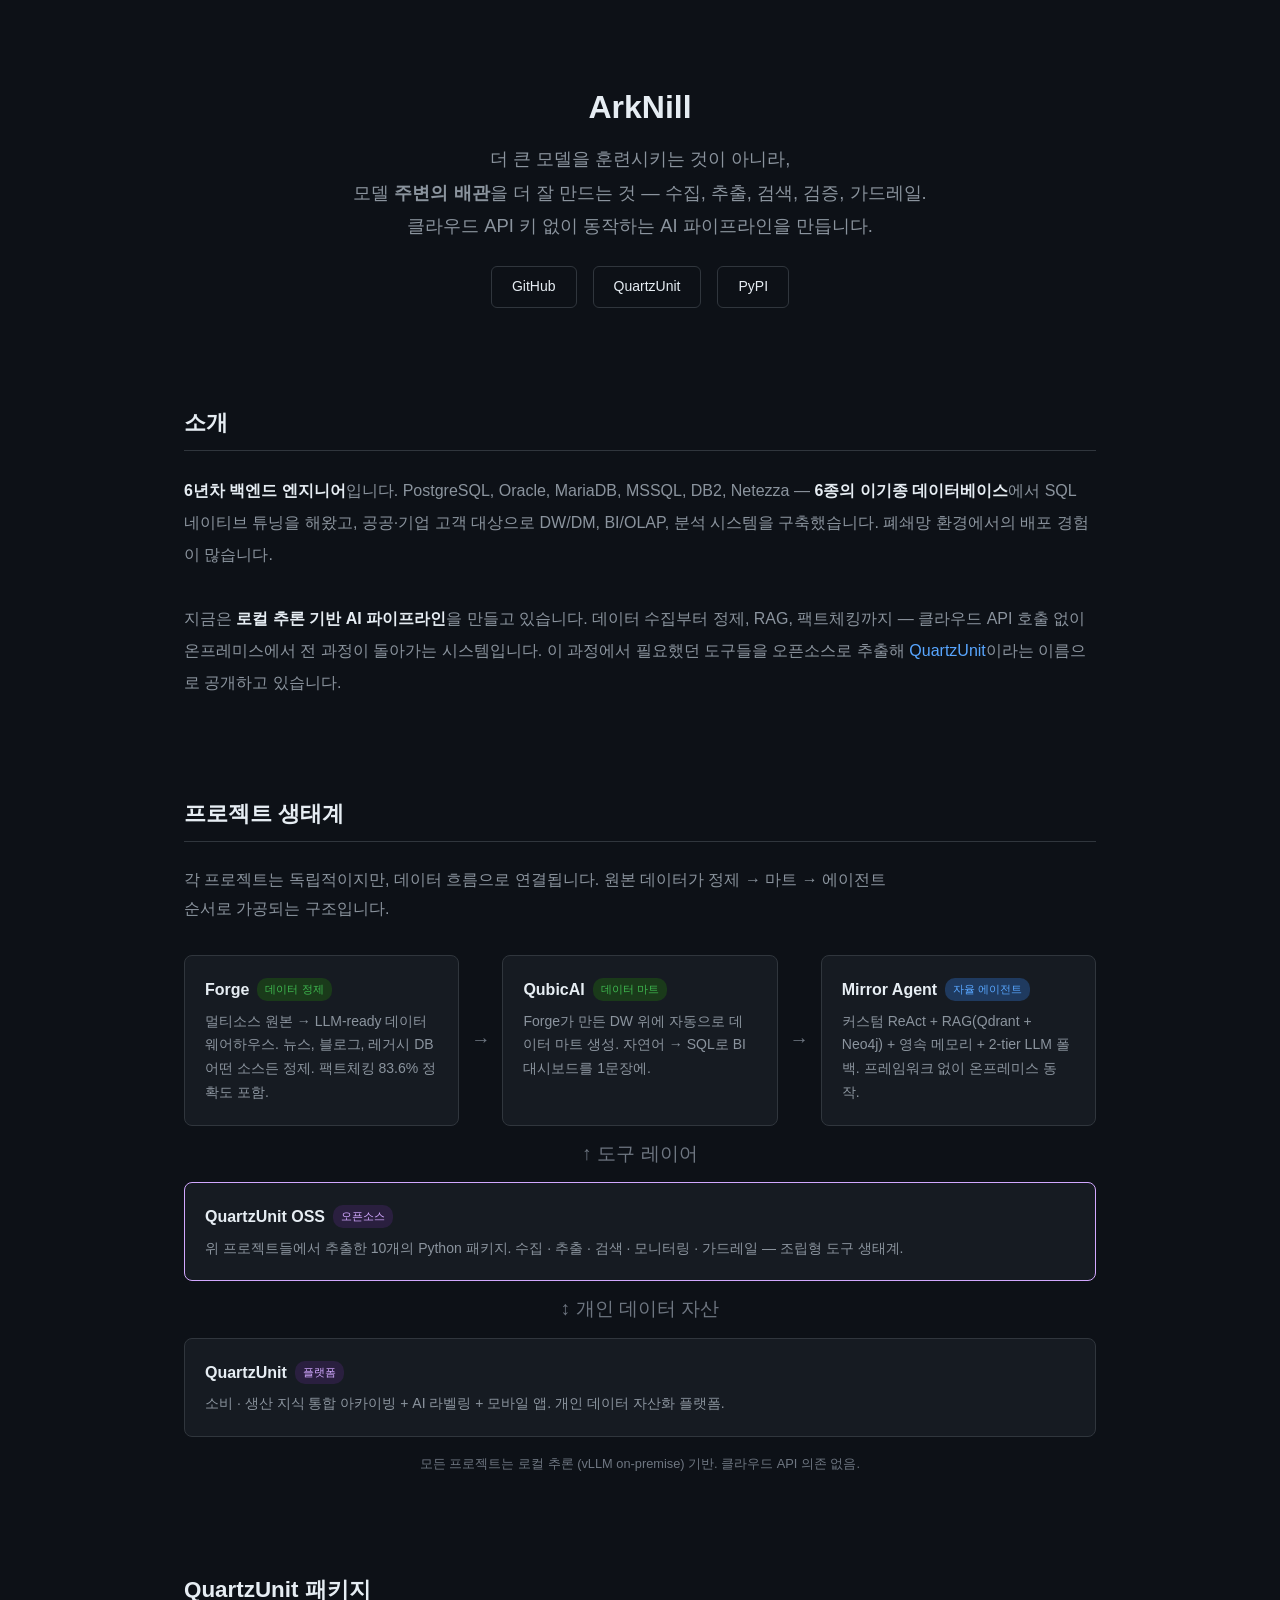
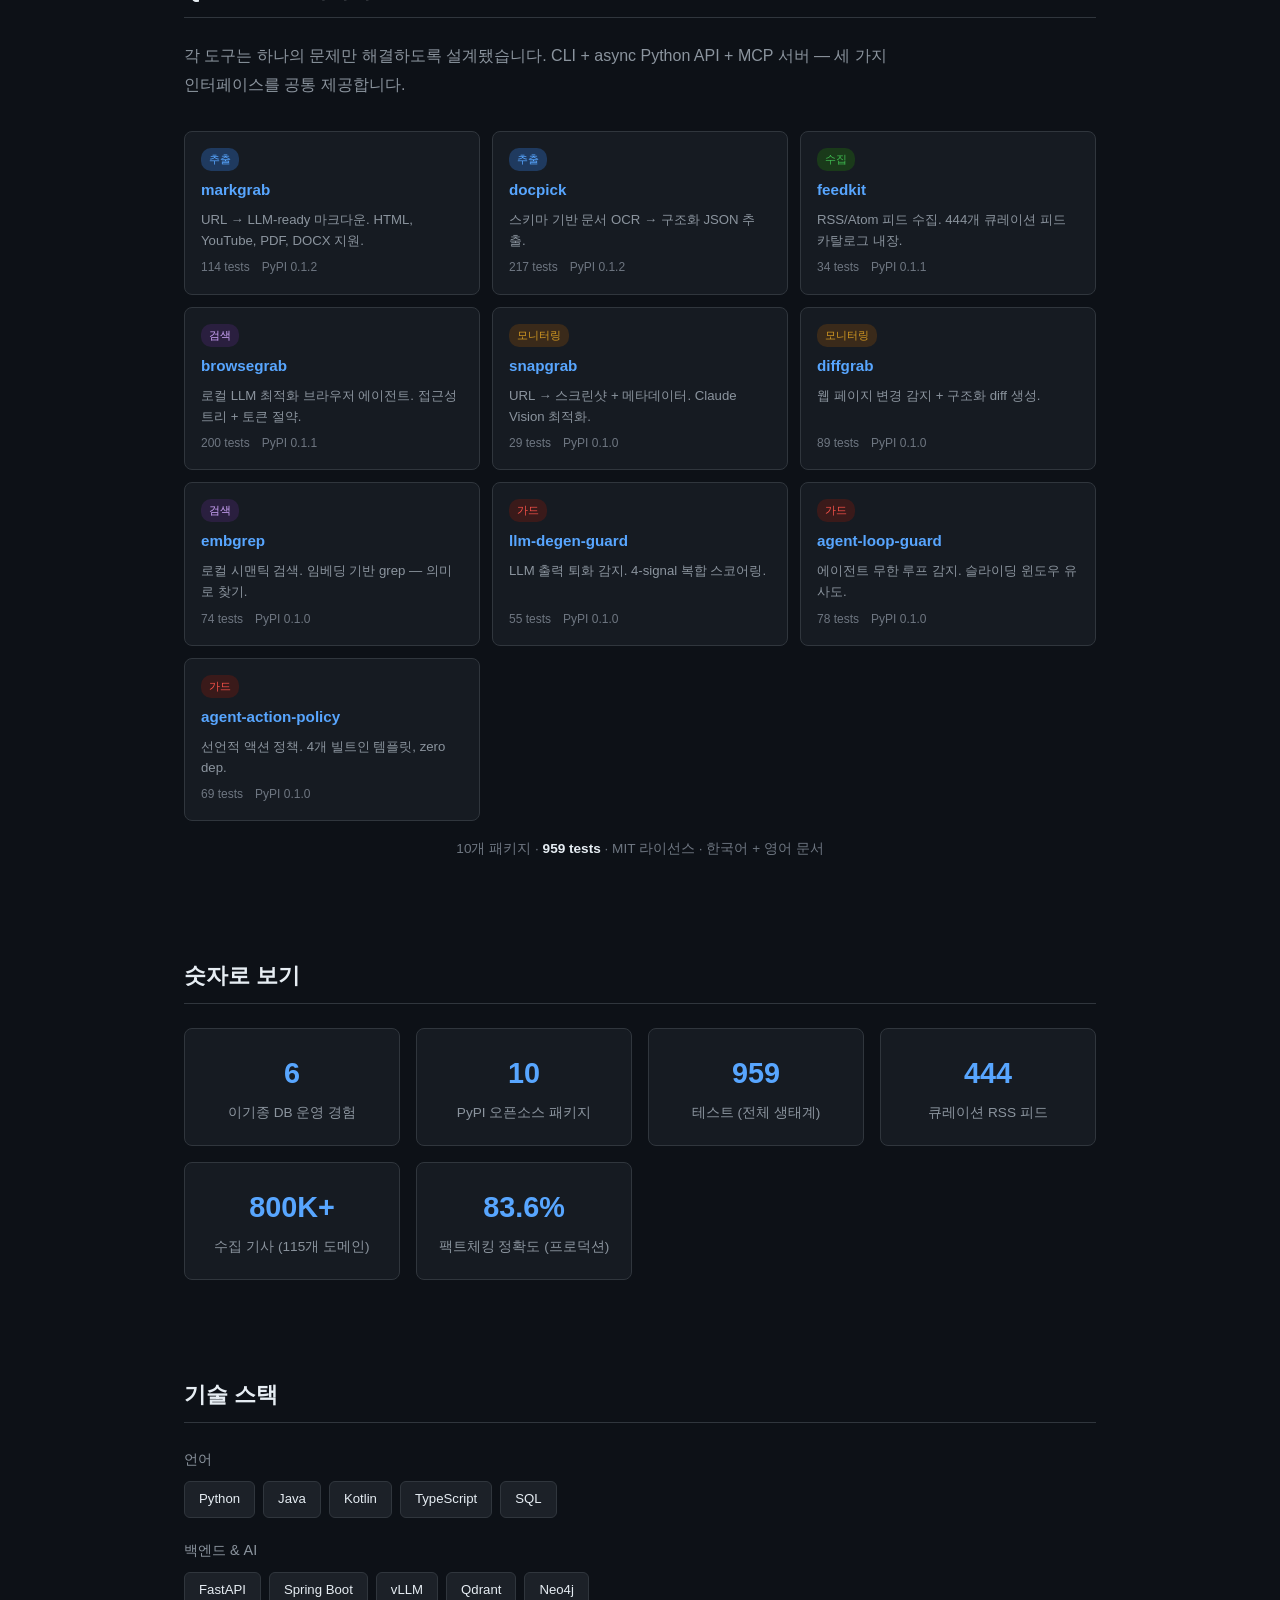
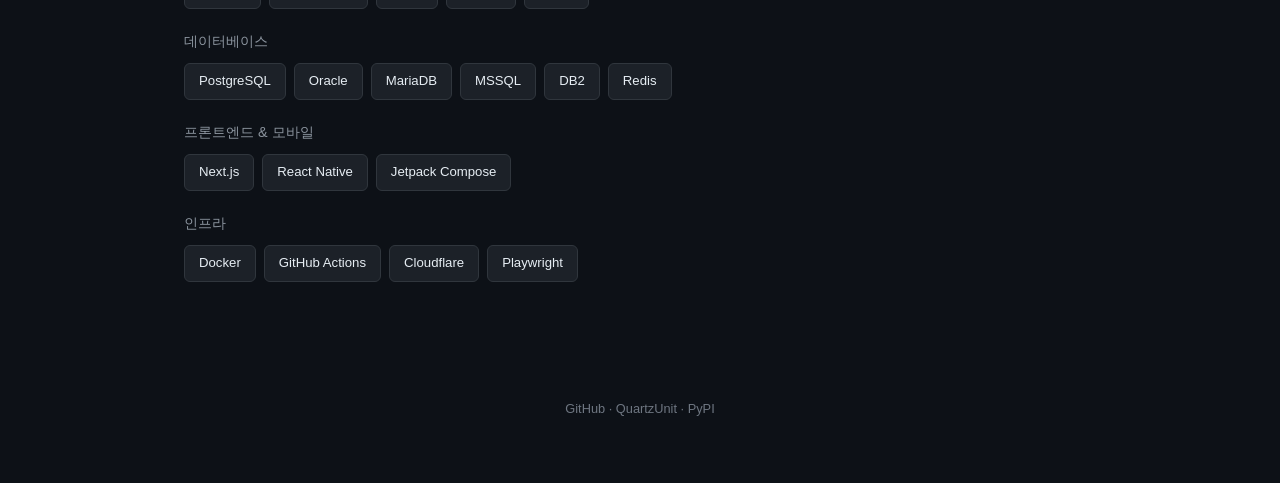
==== index.html @ 8d033b2b "Initial draft — Korean portfolio page" ====
<!DOCTYPE html>
<html lang="ko">
<head>
<meta charset="UTF-8">
<meta name="viewport" content="width=device-width, initial-scale=1.0">
<title>ArkNill — LLM 파이프라인을 만드는 백엔드 엔지니어</title>
<meta name="description" content="6년차 백엔드 엔지니어. 데이터 정제부터 팩트체킹까지, 로컬에서 동작하는 AI 파이프라인을 만듭니다.">
<style>
*,*::before,*::after{margin:0;padding:0;box-sizing:border-box}
:root{
  --bg:#0d1117;--bg2:#161b22;--bg3:#1c2128;
  --text:#e6edf3;--text2:#8b949e;--text3:#6e7681;
  --accent:#58a6ff;--accent2:#3fb950;--accent3:#d2a8ff;
  --border:#30363d;
  --card:#161b22;
}
html{font-size:16px;scroll-behavior:smooth}
body{background:var(--bg);color:var(--text);font-family:-apple-system,BlinkMacSystemFont,'Pretendard','Segoe UI',sans-serif;line-height:1.7}
a{color:var(--accent);text-decoration:none}
a:hover{text-decoration:underline}

.container{max-width:960px;margin:0 auto;padding:0 24px}

/* Hero */
.hero{padding:80px 0 48px;text-align:center}
.hero h1{font-size:2rem;font-weight:700;margin-bottom:8px}
.hero .tagline{font-size:1.15rem;color:var(--text2);max-width:640px;margin:0 auto;line-height:1.8}
.hero .links{margin-top:24px;display:flex;gap:16px;justify-content:center;flex-wrap:wrap}
.hero .links a{padding:8px 20px;border:1px solid var(--border);border-radius:6px;font-size:0.875rem;color:var(--text);transition:border-color .2s}
.hero .links a:hover{border-color:var(--accent);text-decoration:none}

/* Section */
section{padding:48px 0}
section h2{font-size:1.4rem;font-weight:600;margin-bottom:24px;padding-bottom:8px;border-bottom:1px solid var(--border)}
.section-desc{color:var(--text2);margin-bottom:32px;max-width:720px;line-height:1.8}

/* About */
.about-content{color:var(--text2);line-height:2;font-size:1rem}
.about-content strong{color:var(--text)}

/* Ecosystem */
.eco-flow{display:flex;flex-direction:column;gap:0}
.eco-row{display:flex;align-items:stretch;gap:0}
.eco-card{background:var(--card);border:1px solid var(--border);border-radius:8px;padding:20px;flex:1;min-width:0}
.eco-card h3{font-size:1rem;font-weight:600;margin-bottom:6px;display:flex;align-items:center;gap:8px}
.eco-card .tag{font-size:0.7rem;padding:2px 8px;border-radius:10px;font-weight:500}
.tag-agent{background:#1f3a5f;color:var(--accent)}
.tag-data{background:#1a3a1a;color:var(--accent2)}
.tag-platform{background:#2a1f3f;color:var(--accent3)}
.eco-card p{color:var(--text2);font-size:0.875rem;line-height:1.7}
.eco-arrow{display:flex;align-items:center;justify-content:center;padding:12px 0;color:var(--text3);font-size:1.2rem}
.eco-arrow-h{display:flex;align-items:center;justify-content:center;padding:0 12px;color:var(--text3);font-size:1.2rem;flex-shrink:0}
.eco-note{color:var(--text3);font-size:0.8rem;text-align:center;margin-top:16px}

/* Packages */
.pkg-grid{display:grid;grid-template-columns:repeat(auto-fill,minmax(280px,1fr));gap:12px}
.pkg-card{background:var(--card);border:1px solid var(--border);border-radius:8px;padding:16px;display:flex;flex-direction:column;gap:6px;transition:border-color .2s}
.pkg-card:hover{border-color:var(--accent)}
.pkg-card h4{font-size:0.95rem;font-weight:600}
.pkg-card p{color:var(--text2);font-size:0.825rem;line-height:1.6;flex:1}
.pkg-meta{display:flex;gap:12px;align-items:center;font-size:0.75rem;color:var(--text3)}
.pkg-meta a{color:var(--text3)}
.pkg-meta a:hover{color:var(--accent)}
.pkg-cat{font-size:0.7rem;padding:2px 8px;border-radius:10px;font-weight:500;width:fit-content}
.cat-collect{background:#1a3a1a;color:var(--accent2)}
.cat-extract{background:#1f3a5f;color:var(--accent)}
.cat-search{background:#2a1f3f;color:var(--accent3)}
.cat-monitor{background:#3a2a1a;color:#d29922}
.cat-guard{background:#3a1a1a;color:#f85149}

/* Numbers */
.numbers-grid{display:grid;grid-template-columns:repeat(auto-fill,minmax(200px,1fr));gap:16px}
.num-card{background:var(--card);border:1px solid var(--border);border-radius:8px;padding:20px;text-align:center}
.num-card .value{font-size:1.8rem;font-weight:700;color:var(--accent);display:block}
.num-card .label{color:var(--text2);font-size:0.85rem;margin-top:4px}

/* Stack */
.stack-group{margin-bottom:20px}
.stack-group h3{font-size:0.9rem;color:var(--text2);margin-bottom:10px;font-weight:500}
.stack-tags{display:flex;flex-wrap:wrap;gap:8px}
.stack-tag{background:var(--bg3);border:1px solid var(--border);padding:6px 14px;border-radius:6px;font-size:0.825rem;color:var(--text)}

/* Footer */
footer{padding:48px 0 64px;text-align:center;color:var(--text3);font-size:0.8rem}
footer a{color:var(--text3)}

/* Responsive */
@media(max-width:640px){
  .hero{padding:48px 0 32px}
  .hero h1{font-size:1.5rem}
  .eco-row{flex-direction:column}
  .eco-arrow-h{transform:rotate(90deg);padding:12px 0}
  .numbers-grid{grid-template-columns:repeat(2,1fr)}
  .pkg-grid{grid-template-columns:1fr}
}
</style>
</head>
<body>

<!-- Hero -->
<div class="hero">
  <div class="container">
    <h1>ArkNill</h1>
    <p class="tagline">
      더 큰 모델을 훈련시키는 것이 아니라,<br>
      모델 <strong>주변의 배관</strong>을 더 잘 만드는 것 — 수집, 추출, 검색, 검증, 가드레일.<br>
      클라우드 API 키 없이 동작하는 AI 파이프라인을 만듭니다.
    </p>
    <div class="links">
      <a href="https://github.com/ArkNill">GitHub</a>
      <a href="https://github.com/QuartzUnit">QuartzUnit</a>
      <a href="https://pypi.org/user/ArkNill/">PyPI</a>
    </div>
  </div>
</div>

<!-- About -->
<section>
  <div class="container">
    <h2>소개</h2>
    <div class="about-content">
      <p>
        <strong>6년차 백엔드 엔지니어</strong>입니다.
        PostgreSQL, Oracle, MariaDB, MSSQL, DB2, Netezza — <strong>6종의 이기종 데이터베이스</strong>에서 SQL 네이티브 튜닝을 해왔고,
        공공·기업 고객 대상으로 DW/DM, BI/OLAP, 분석 시스템을 구축했습니다.
        폐쇄망 환경에서의 배포 경험이 많습니다.
      </p>
      <br>
      <p>
        지금은 <strong>로컬 추론 기반 AI 파이프라인</strong>을 만들고 있습니다.
        데이터 수집부터 정제, RAG, 팩트체킹까지 — 클라우드 API 호출 없이
        온프레미스에서 전 과정이 돌아가는 시스템입니다.
        이 과정에서 필요했던 도구들을 오픈소스로 추출해
        <a href="https://github.com/QuartzUnit">QuartzUnit</a>이라는 이름으로 공개하고 있습니다.
      </p>
    </div>
  </div>
</section>

<!-- Ecosystem -->
<section>
  <div class="container">
    <h2>프로젝트 생태계</h2>
    <p class="section-desc">
      각 프로젝트는 독립적이지만, 데이터 흐름으로 연결됩니다.
      원본 데이터가 정제 → 마트 → 에이전트 순서로 가공되는 구조입니다.
    </p>
    <div class="eco-flow">
      <!-- Row 1: Forge → QubicAI → Mirror Agent -->
      <div class="eco-row">
        <div class="eco-card">
          <h3>Forge <span class="tag tag-data">데이터 정제</span></h3>
          <p>멀티소스 원본 → LLM-ready 데이터 웨어하우스. 뉴스, 블로그, 레거시 DB 어떤 소스든 정제. 팩트체킹 83.6% 정확도 포함.</p>
        </div>
        <div class="eco-arrow-h">→</div>
        <div class="eco-card">
          <h3>QubicAI <span class="tag tag-data">데이터 마트</span></h3>
          <p>Forge가 만든 DW 위에 자동으로 데이터 마트 생성. 자연어 → SQL로 BI 대시보드를 1문장에.</p>
        </div>
        <div class="eco-arrow-h">→</div>
        <div class="eco-card">
          <h3>Mirror Agent <span class="tag tag-agent">자율 에이전트</span></h3>
          <p>커스텀 ReAct + RAG(Qdrant + Neo4j) + 영속 메모리 + 2-tier LLM 폴백. 프레임워크 없이 온프레미스 동작.</p>
        </div>
      </div>
      <div class="eco-arrow">↑ 도구 레이어</div>
      <!-- Row 2: QuartzUnit OSS -->
      <div class="eco-row">
        <div class="eco-card" style="border-color:var(--accent3)">
          <h3>QuartzUnit OSS <span class="tag tag-platform">오픈소스</span></h3>
          <p>위 프로젝트들에서 추출한 10개의 Python 패키지. 수집 · 추출 · 검색 · 모니터링 · 가드레일 — 조립형 도구 생태계.</p>
        </div>
      </div>
      <div class="eco-arrow">↕ 개인 데이터 자산</div>
      <!-- Row 3: QuartzUnit -->
      <div class="eco-row">
        <div class="eco-card">
          <h3>QuartzUnit <span class="tag tag-platform">플랫폼</span></h3>
          <p>소비 · 생산 지식 통합 아카이빙 + AI 라벨링 + 모바일 앱. 개인 데이터 자산화 플랫폼.</p>
        </div>
      </div>
    </div>
    <p class="eco-note">모든 프로젝트는 로컬 추론 (vLLM on-premise) 기반. 클라우드 API 의존 없음.</p>
  </div>
</section>

<!-- Packages -->
<section>
  <div class="container">
    <h2>QuartzUnit 패키지</h2>
    <p class="section-desc">
      각 도구는 하나의 문제만 해결하도록 설계됐습니다.
      CLI + async Python API + MCP 서버 — 세 가지 인터페이스를 공통 제공합니다.
    </p>
    <div class="pkg-grid">
      <a class="pkg-card" href="https://github.com/QuartzUnit/markgrab">
        <span class="pkg-cat cat-extract">추출</span>
        <h4>markgrab</h4>
        <p>URL → LLM-ready 마크다운. HTML, YouTube, PDF, DOCX 지원.</p>
        <div class="pkg-meta"><span>114 tests</span><span>PyPI 0.1.2</span></div>
      </a>
      <a class="pkg-card" href="https://github.com/QuartzUnit/docpick">
        <span class="pkg-cat cat-extract">추출</span>
        <h4>docpick</h4>
        <p>스키마 기반 문서 OCR → 구조화 JSON 추출.</p>
        <div class="pkg-meta"><span>217 tests</span><span>PyPI 0.1.2</span></div>
      </a>
      <a class="pkg-card" href="https://github.com/QuartzUnit/feedkit">
        <span class="pkg-cat cat-collect">수집</span>
        <h4>feedkit</h4>
        <p>RSS/Atom 피드 수집. 444개 큐레이션 피드 카탈로그 내장.</p>
        <div class="pkg-meta"><span>34 tests</span><span>PyPI 0.1.1</span></div>
      </a>
      <a class="pkg-card" href="https://github.com/QuartzUnit/browsegrab">
        <span class="pkg-cat cat-search">검색</span>
        <h4>browsegrab</h4>
        <p>로컬 LLM 최적화 브라우저 에이전트. 접근성 트리 + 토큰 절약.</p>
        <div class="pkg-meta"><span>200 tests</span><span>PyPI 0.1.1</span></div>
      </a>
      <a class="pkg-card" href="https://github.com/QuartzUnit/snapgrab">
        <span class="pkg-cat cat-monitor">모니터링</span>
        <h4>snapgrab</h4>
        <p>URL → 스크린샷 + 메타데이터. Claude Vision 최적화.</p>
        <div class="pkg-meta"><span>29 tests</span><span>PyPI 0.1.0</span></div>
      </a>
      <a class="pkg-card" href="https://github.com/QuartzUnit/diffgrab">
        <span class="pkg-cat cat-monitor">모니터링</span>
        <h4>diffgrab</h4>
        <p>웹 페이지 변경 감지 + 구조화 diff 생성.</p>
        <div class="pkg-meta"><span>89 tests</span><span>PyPI 0.1.0</span></div>
      </a>
      <a class="pkg-card" href="https://github.com/QuartzUnit/embgrep">
        <span class="pkg-cat cat-search">검색</span>
        <h4>embgrep</h4>
        <p>로컬 시맨틱 검색. 임베딩 기반 grep — 의미로 찾기.</p>
        <div class="pkg-meta"><span>74 tests</span><span>PyPI 0.1.0</span></div>
      </a>
      <a class="pkg-card" href="https://github.com/QuartzUnit/llm-degen-guard">
        <span class="pkg-cat cat-guard">가드</span>
        <h4>llm-degen-guard</h4>
        <p>LLM 출력 퇴화 감지. 4-signal 복합 스코어링.</p>
        <div class="pkg-meta"><span>55 tests</span><span>PyPI 0.1.0</span></div>
      </a>
      <a class="pkg-card" href="https://github.com/QuartzUnit/agent-loop-guard">
        <span class="pkg-cat cat-guard">가드</span>
        <h4>agent-loop-guard</h4>
        <p>에이전트 무한 루프 감지. 슬라이딩 윈도우 유사도.</p>
        <div class="pkg-meta"><span>78 tests</span><span>PyPI 0.1.0</span></div>
      </a>
      <a class="pkg-card" href="https://github.com/QuartzUnit/agent-action-policy">
        <span class="pkg-cat cat-guard">가드</span>
        <h4>agent-action-policy</h4>
        <p>선언적 액션 정책. 4개 빌트인 템플릿, zero dep.</p>
        <div class="pkg-meta"><span>69 tests</span><span>PyPI 0.1.0</span></div>
      </a>
    </div>
    <p style="color:var(--text3);font-size:0.85rem;margin-top:16px;text-align:center">
      10개 패키지 · <strong style="color:var(--text)">959 tests</strong> · MIT 라이선스 · 한국어 + 영어 문서
    </p>
  </div>
</section>

<!-- Numbers -->
<section>
  <div class="container">
    <h2>숫자로 보기</h2>
    <div class="numbers-grid">
      <div class="num-card">
        <span class="value">6</span>
        <span class="label">이기종 DB 운영 경험</span>
      </div>
      <div class="num-card">
        <span class="value">10</span>
        <span class="label">PyPI 오픈소스 패키지</span>
      </div>
      <div class="num-card">
        <span class="value">959</span>
        <span class="label">테스트 (전체 생태계)</span>
      </div>
      <div class="num-card">
        <span class="value">444</span>
        <span class="label">큐레이션 RSS 피드</span>
      </div>
      <div class="num-card">
        <span class="value">800K+</span>
        <span class="label">수집 기사 (115개 도메인)</span>
      </div>
      <div class="num-card">
        <span class="value">83.6%</span>
        <span class="label">팩트체킹 정확도 (프로덕션)</span>
      </div>
    </div>
  </div>
</section>

<!-- Tech Stack -->
<section>
  <div class="container">
    <h2>기술 스택</h2>
    <div class="stack-group">
      <h3>언어</h3>
      <div class="stack-tags">
        <span class="stack-tag">Python</span>
        <span class="stack-tag">Java</span>
        <span class="stack-tag">Kotlin</span>
        <span class="stack-tag">TypeScript</span>
        <span class="stack-tag">SQL</span>
      </div>
    </div>
    <div class="stack-group">
      <h3>백엔드 & AI</h3>
      <div class="stack-tags">
        <span class="stack-tag">FastAPI</span>
        <span class="stack-tag">Spring Boot</span>
        <span class="stack-tag">vLLM</span>
        <span class="stack-tag">Qdrant</span>
        <span class="stack-tag">Neo4j</span>
      </div>
    </div>
    <div class="stack-group">
      <h3>데이터베이스</h3>
      <div class="stack-tags">
        <span class="stack-tag">PostgreSQL</span>
        <span class="stack-tag">Oracle</span>
        <span class="stack-tag">MariaDB</span>
        <span class="stack-tag">MSSQL</span>
        <span class="stack-tag">DB2</span>
        <span class="stack-tag">Redis</span>
      </div>
    </div>
    <div class="stack-group">
      <h3>프론트엔드 & 모바일</h3>
      <div class="stack-tags">
        <span class="stack-tag">Next.js</span>
        <span class="stack-tag">React Native</span>
        <span class="stack-tag">Jetpack Compose</span>
      </div>
    </div>
    <div class="stack-group">
      <h3>인프라</h3>
      <div class="stack-tags">
        <span class="stack-tag">Docker</span>
        <span class="stack-tag">GitHub Actions</span>
        <span class="stack-tag">Cloudflare</span>
        <span class="stack-tag">Playwright</span>
      </div>
    </div>
  </div>
</section>

<!-- Footer -->
<footer>
  <div class="container">
    <p>
      <a href="https://github.com/ArkNill">GitHub</a> ·
      <a href="https://github.com/QuartzUnit">QuartzUnit</a> ·
      <a href="https://pypi.org/user/ArkNill/">PyPI</a>
    </p>
  </div>
</footer>

</body>
</html>
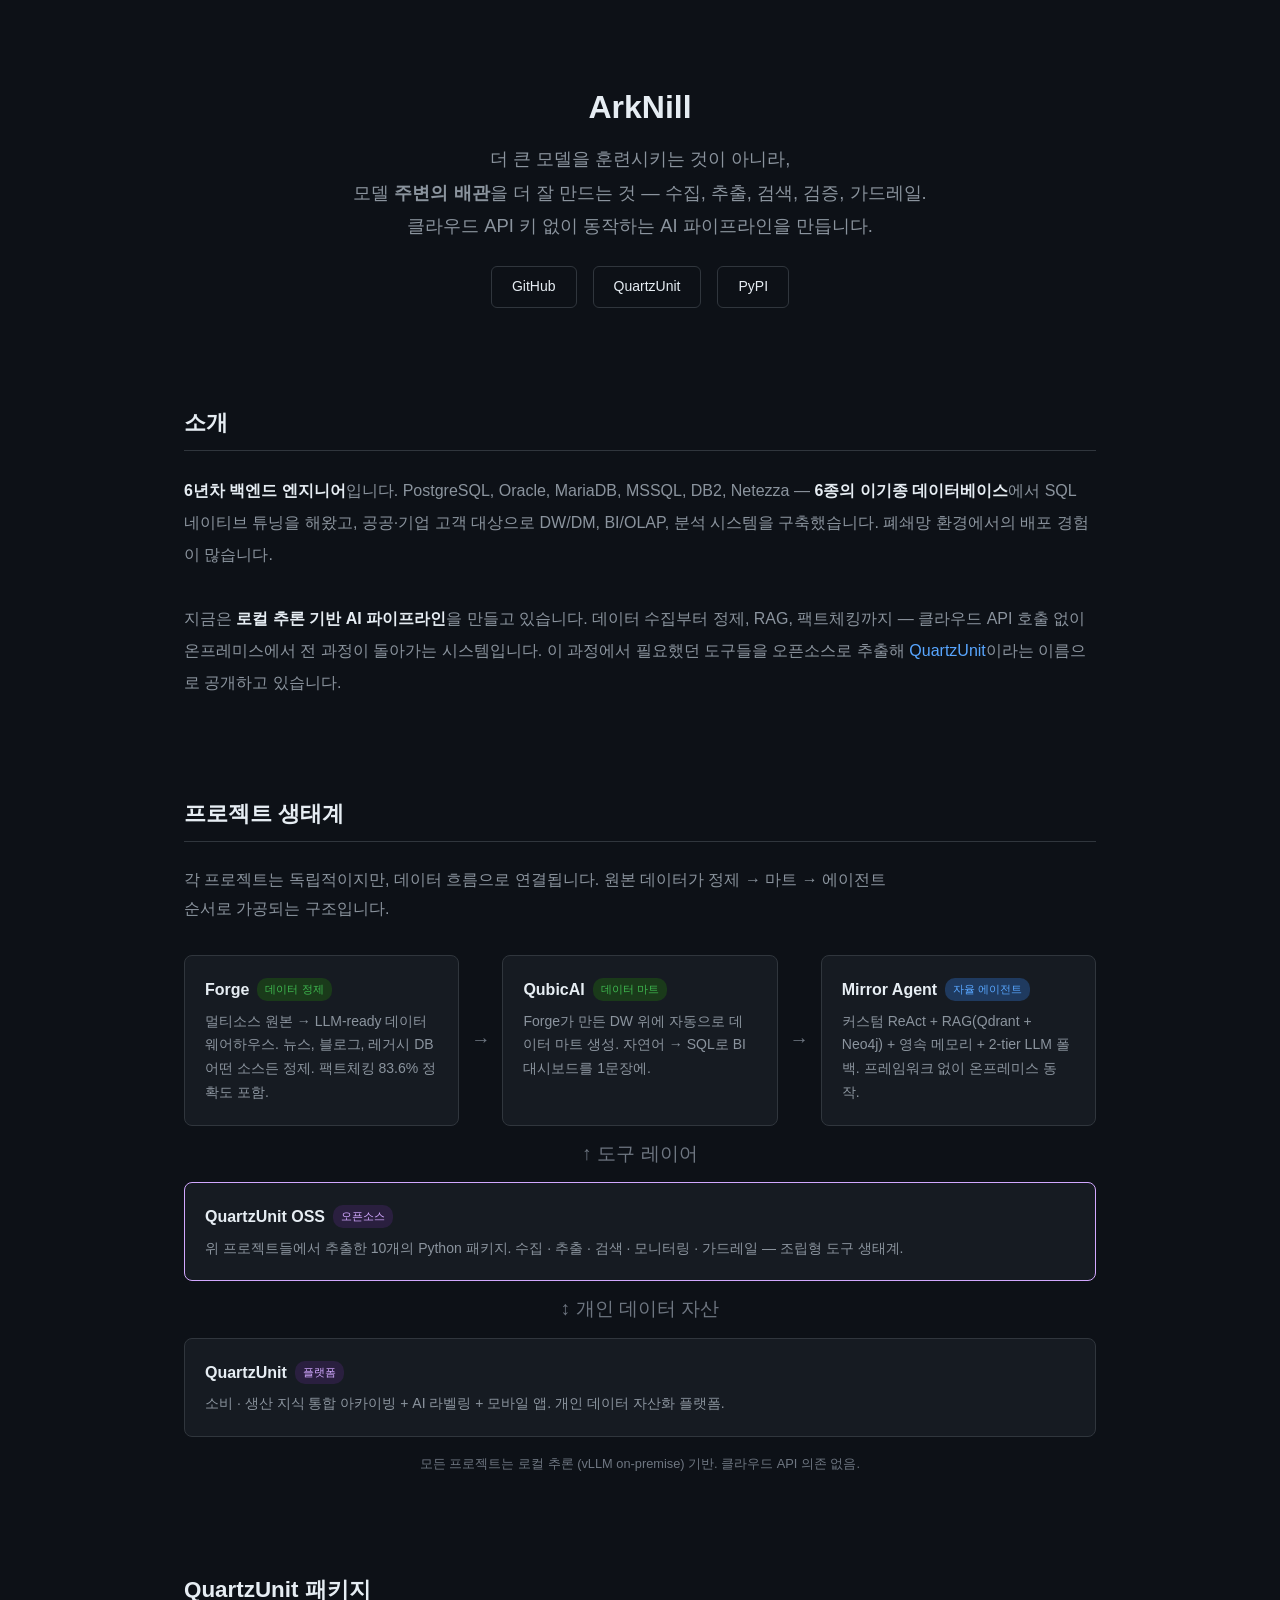
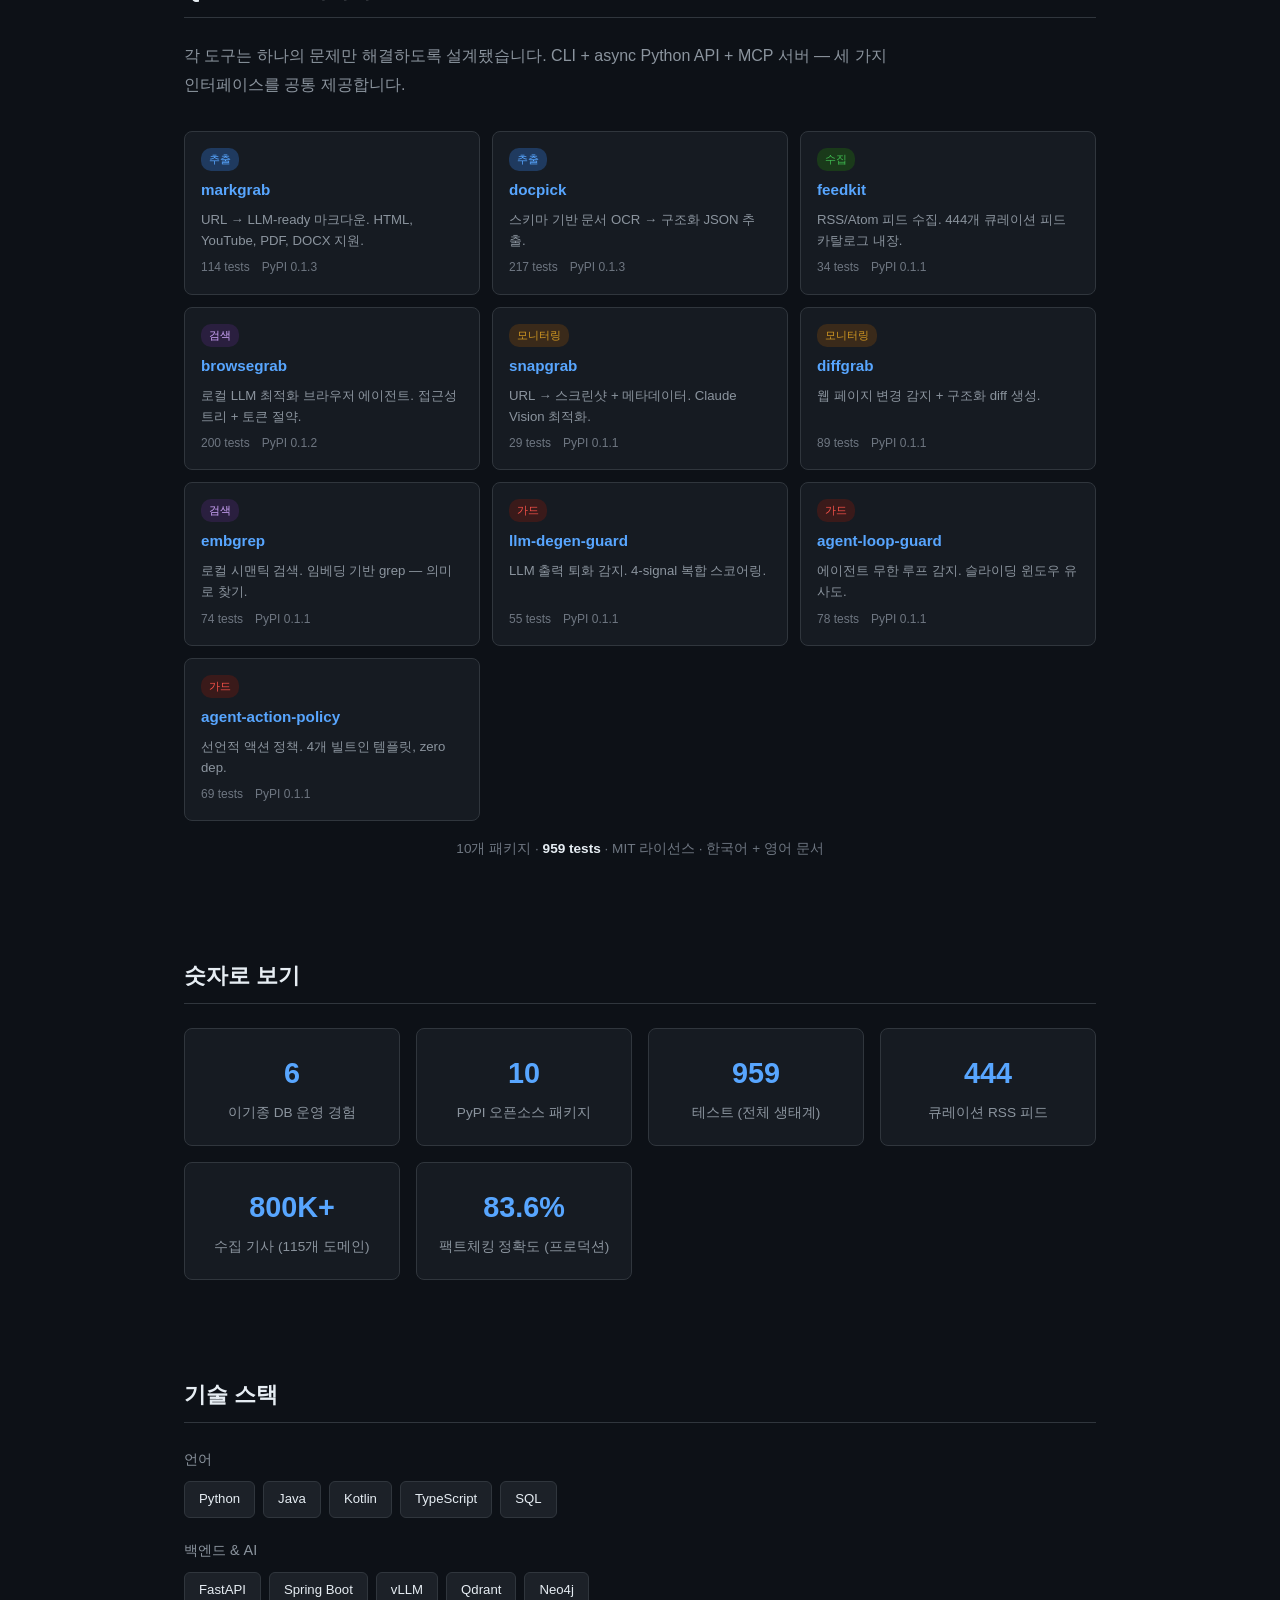
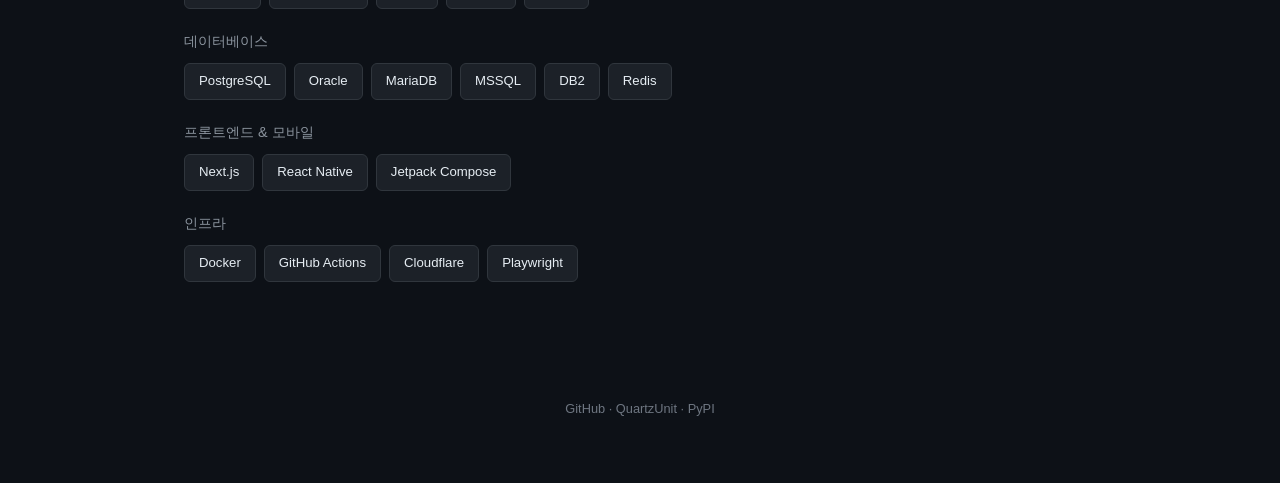
==== commit 34faace3: "fix: update PyPI version numbers to latest" ====
--- a/index.html
+++ b/index.html
@@ -197,13 +197,13 @@
         <span class="pkg-cat cat-extract">추출</span>
         <h4>markgrab</h4>
         <p>URL → LLM-ready 마크다운. HTML, YouTube, PDF, DOCX 지원.</p>
-        <div class="pkg-meta"><span>114 tests</span><span>PyPI 0.1.2</span></div>
+        <div class="pkg-meta"><span>114 tests</span><span>PyPI 0.1.3</span></div>
       </a>
       <a class="pkg-card" href="https://github.com/QuartzUnit/docpick">
         <span class="pkg-cat cat-extract">추출</span>
         <h4>docpick</h4>
         <p>스키마 기반 문서 OCR → 구조화 JSON 추출.</p>
-        <div class="pkg-meta"><span>217 tests</span><span>PyPI 0.1.2</span></div>
+        <div class="pkg-meta"><span>217 tests</span><span>PyPI 0.1.3</span></div>
       </a>
       <a class="pkg-card" href="https://github.com/QuartzUnit/feedkit">
         <span class="pkg-cat cat-collect">수집</span>
@@ -215,43 +215,43 @@
         <span class="pkg-cat cat-search">검색</span>
         <h4>browsegrab</h4>
         <p>로컬 LLM 최적화 브라우저 에이전트. 접근성 트리 + 토큰 절약.</p>
-        <div class="pkg-meta"><span>200 tests</span><span>PyPI 0.1.1</span></div>
+        <div class="pkg-meta"><span>200 tests</span><span>PyPI 0.1.2</span></div>
       </a>
       <a class="pkg-card" href="https://github.com/QuartzUnit/snapgrab">
         <span class="pkg-cat cat-monitor">모니터링</span>
         <h4>snapgrab</h4>
         <p>URL → 스크린샷 + 메타데이터. Claude Vision 최적화.</p>
-        <div class="pkg-meta"><span>29 tests</span><span>PyPI 0.1.0</span></div>
+        <div class="pkg-meta"><span>29 tests</span><span>PyPI 0.1.1</span></div>
       </a>
       <a class="pkg-card" href="https://github.com/QuartzUnit/diffgrab">
         <span class="pkg-cat cat-monitor">모니터링</span>
         <h4>diffgrab</h4>
         <p>웹 페이지 변경 감지 + 구조화 diff 생성.</p>
-        <div class="pkg-meta"><span>89 tests</span><span>PyPI 0.1.0</span></div>
+        <div class="pkg-meta"><span>89 tests</span><span>PyPI 0.1.1</span></div>
       </a>
       <a class="pkg-card" href="https://github.com/QuartzUnit/embgrep">
         <span class="pkg-cat cat-search">검색</span>
         <h4>embgrep</h4>
         <p>로컬 시맨틱 검색. 임베딩 기반 grep — 의미로 찾기.</p>
-        <div class="pkg-meta"><span>74 tests</span><span>PyPI 0.1.0</span></div>
+        <div class="pkg-meta"><span>74 tests</span><span>PyPI 0.1.1</span></div>
       </a>
       <a class="pkg-card" href="https://github.com/QuartzUnit/llm-degen-guard">
         <span class="pkg-cat cat-guard">가드</span>
         <h4>llm-degen-guard</h4>
         <p>LLM 출력 퇴화 감지. 4-signal 복합 스코어링.</p>
-        <div class="pkg-meta"><span>55 tests</span><span>PyPI 0.1.0</span></div>
+        <div class="pkg-meta"><span>55 tests</span><span>PyPI 0.1.1</span></div>
       </a>
       <a class="pkg-card" href="https://github.com/QuartzUnit/agent-loop-guard">
         <span class="pkg-cat cat-guard">가드</span>
         <h4>agent-loop-guard</h4>
         <p>에이전트 무한 루프 감지. 슬라이딩 윈도우 유사도.</p>
-        <div class="pkg-meta"><span>78 tests</span><span>PyPI 0.1.0</span></div>
+        <div class="pkg-meta"><span>78 tests</span><span>PyPI 0.1.1</span></div>
       </a>
       <a class="pkg-card" href="https://github.com/QuartzUnit/agent-action-policy">
         <span class="pkg-cat cat-guard">가드</span>
         <h4>agent-action-policy</h4>
         <p>선언적 액션 정책. 4개 빌트인 템플릿, zero dep.</p>
-        <div class="pkg-meta"><span>69 tests</span><span>PyPI 0.1.0</span></div>
+        <div class="pkg-meta"><span>69 tests</span><span>PyPI 0.1.1</span></div>
       </a>
     </div>
     <p style="color:var(--text3);font-size:0.85rem;margin-top:16px;text-align:center">
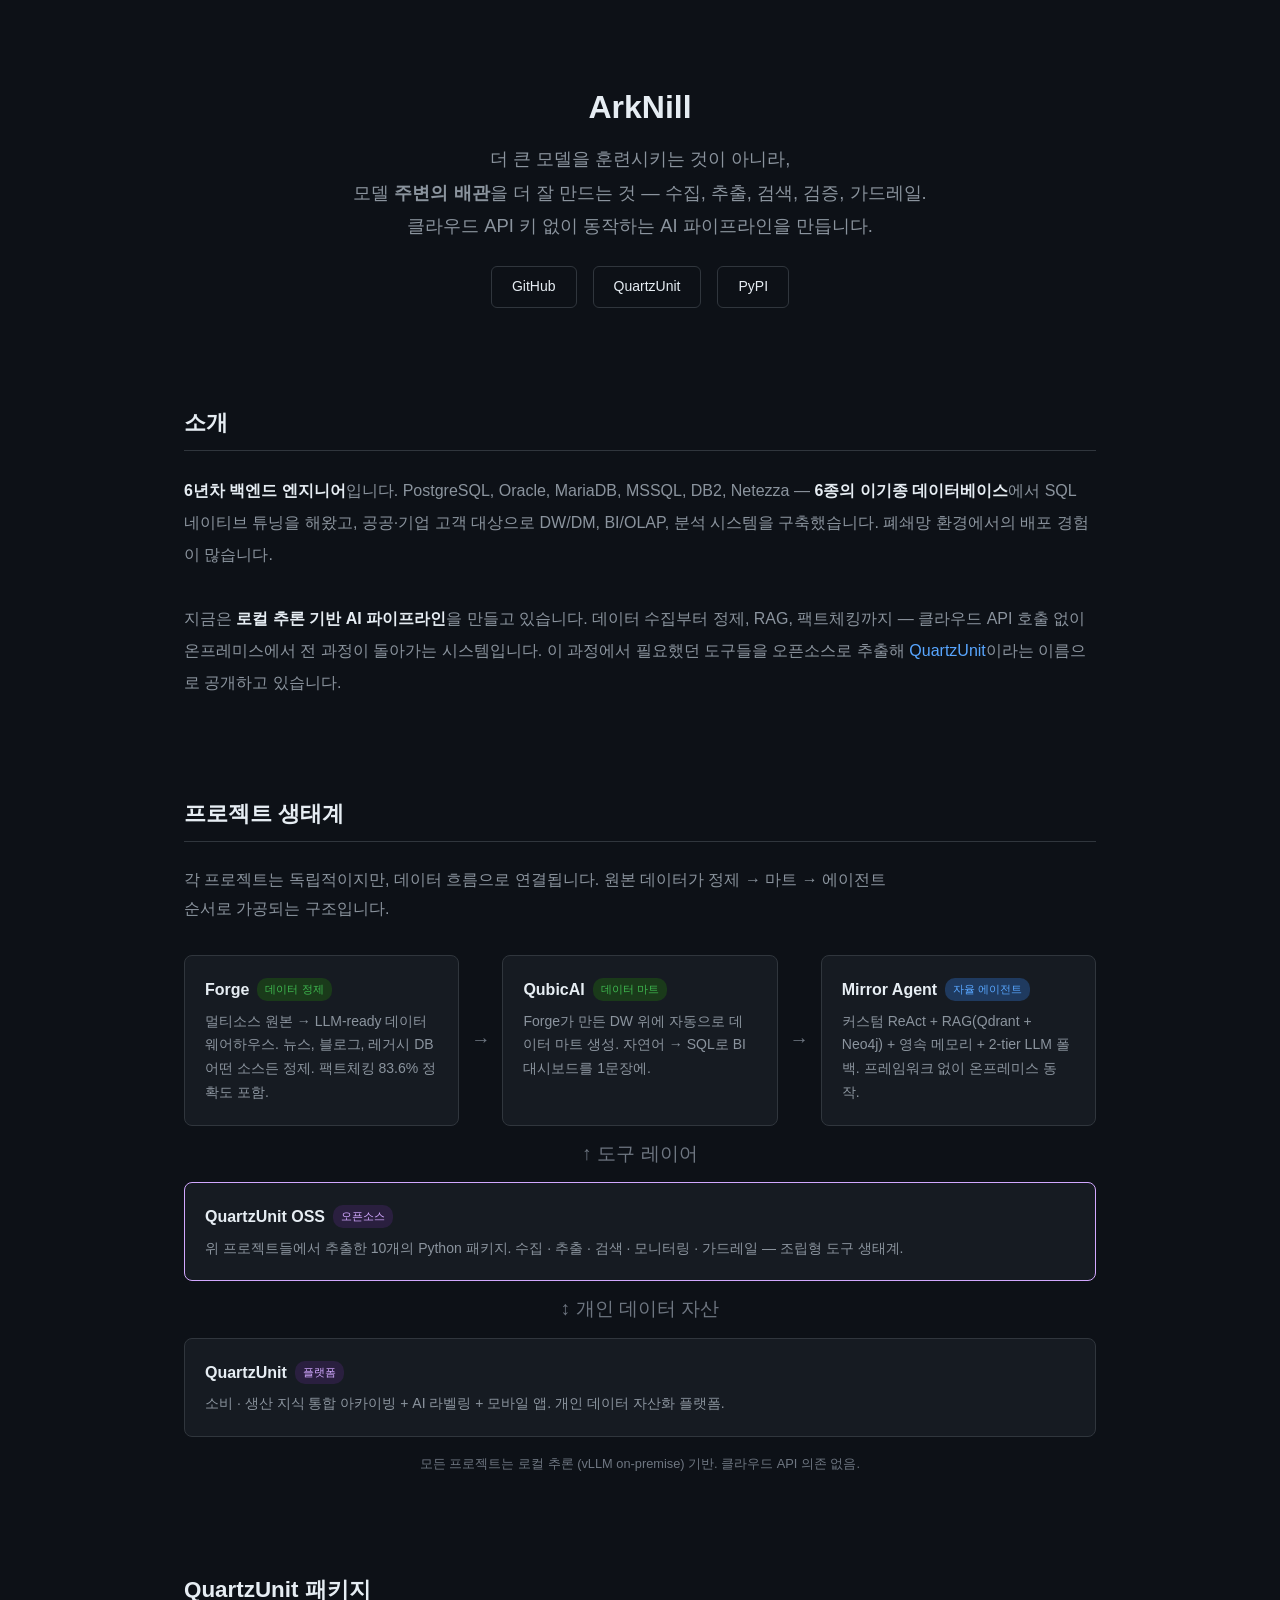
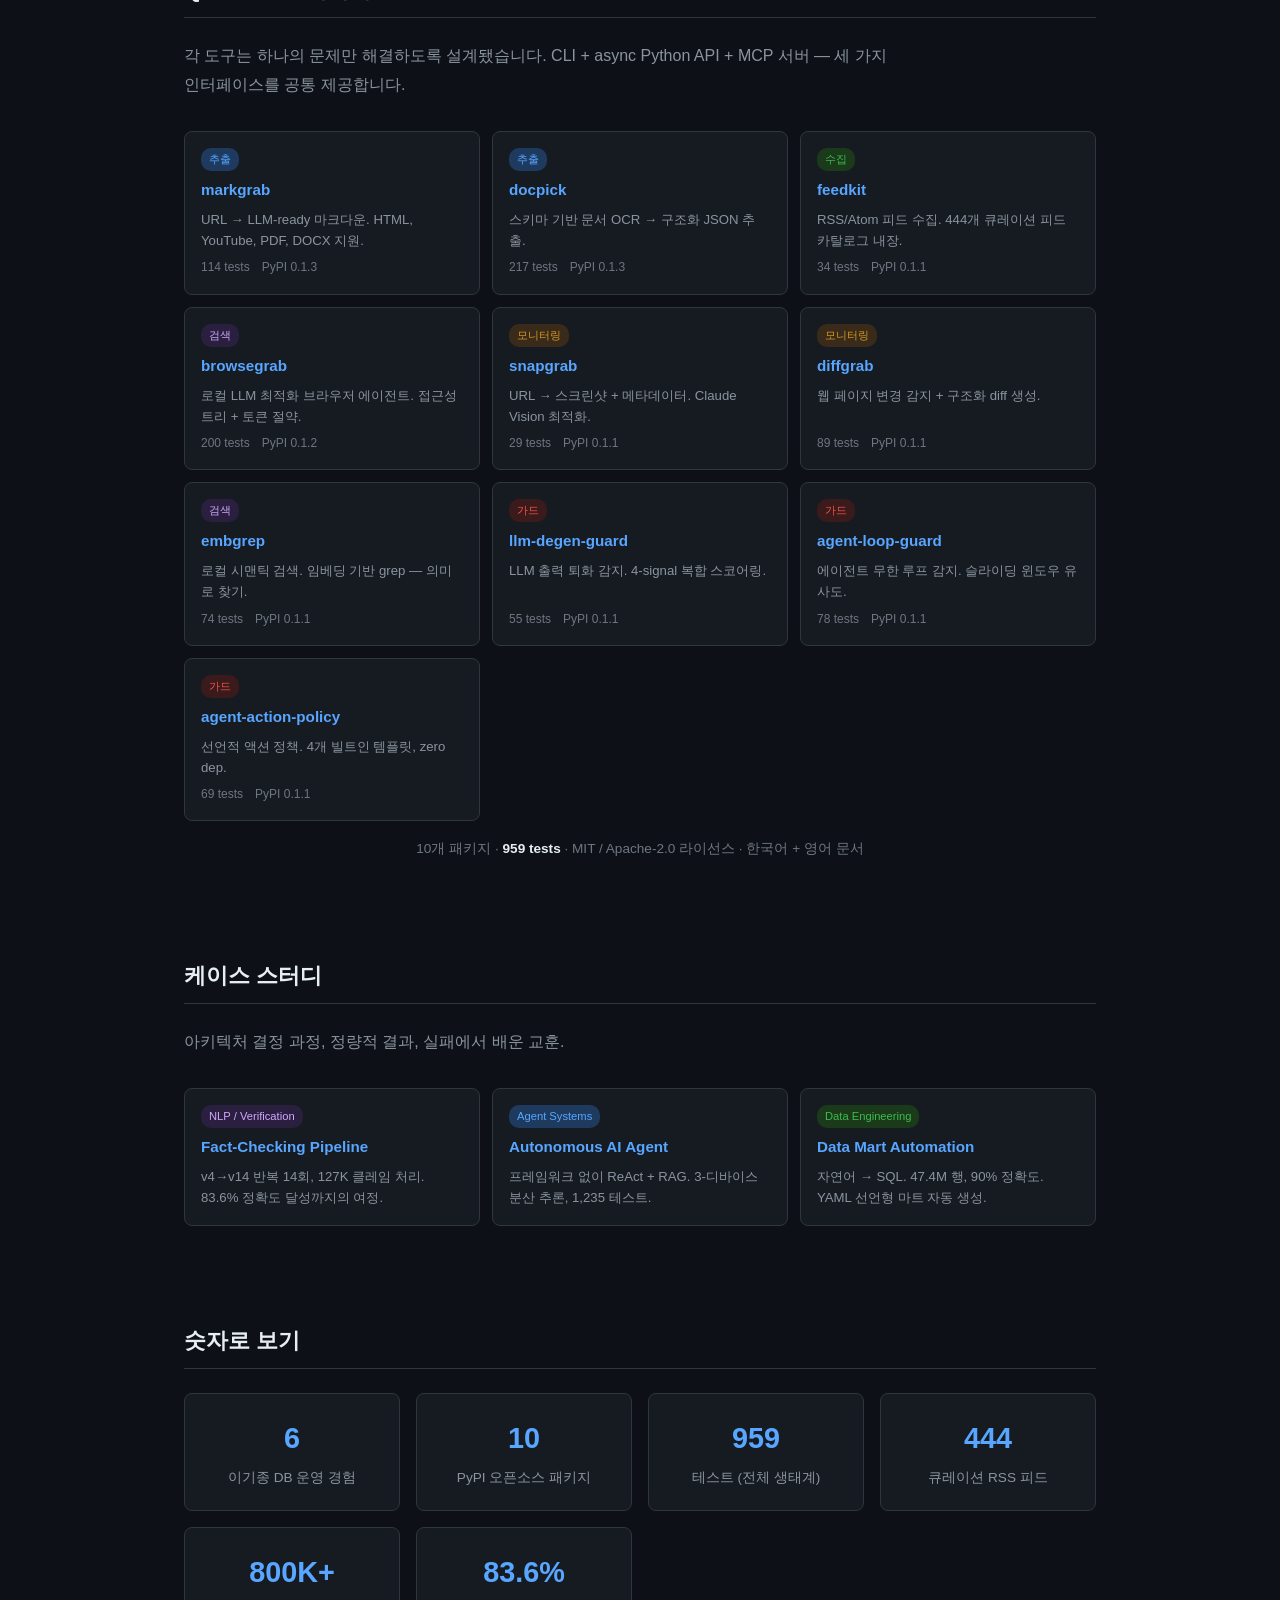
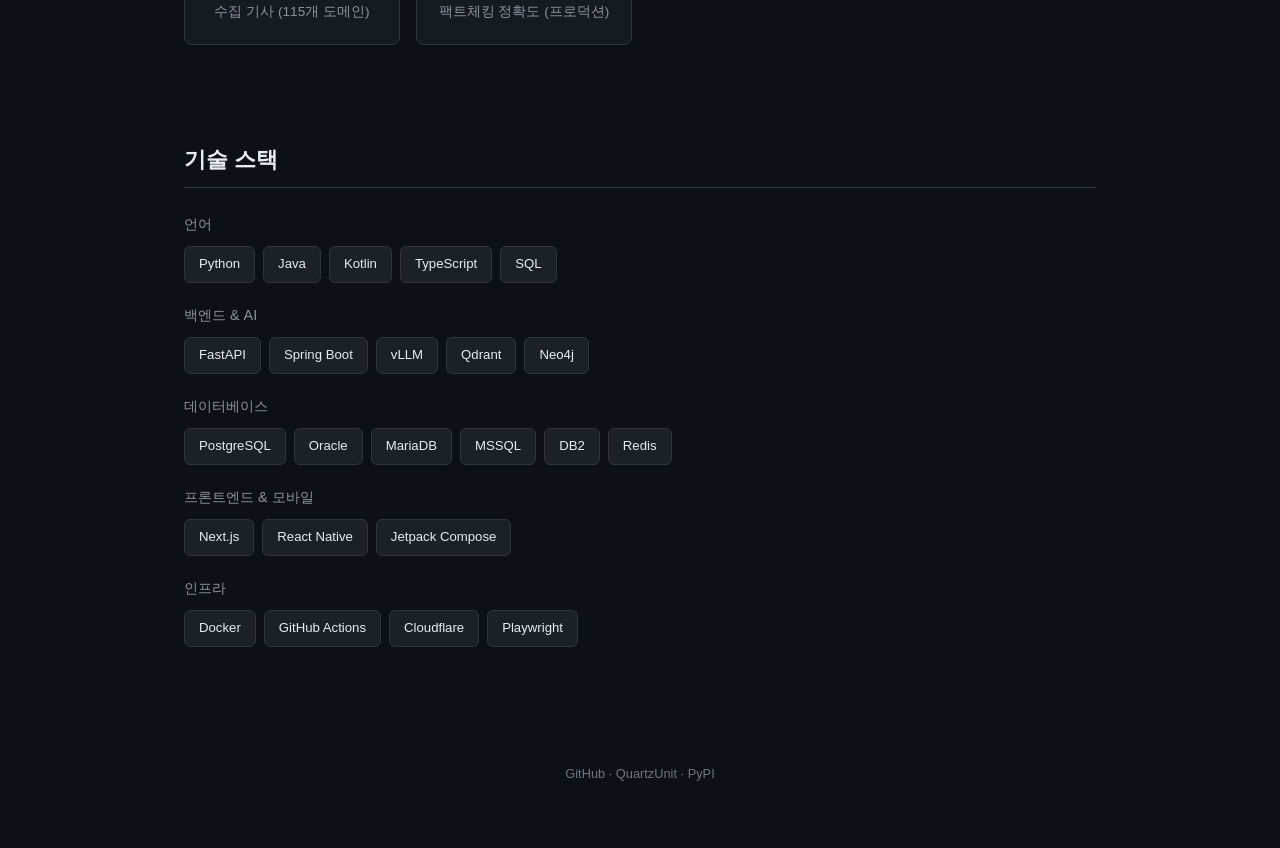
==== commit 26599488: "docs: add case studies section, fix license text" ====
--- a/index.html
+++ b/index.html
@@ -255,8 +255,33 @@
       </a>
     </div>
     <p style="color:var(--text3);font-size:0.85rem;margin-top:16px;text-align:center">
-      10개 패키지 · <strong style="color:var(--text)">959 tests</strong> · MIT 라이선스 · 한국어 + 영어 문서
-    </p>
+      10개 패키지 · <strong style="color:var(--text)">959 tests</strong> · MIT / Apache-2.0 라이선스 · 한국어 + 영어 문서
+    </p>
+  </div>
+</section>
+
+<!-- Case Studies -->
+<section>
+  <div class="container">
+    <h2>케이스 스터디</h2>
+    <p class="section-desc">아키텍처 결정 과정, 정량적 결과, 실패에서 배운 교훈.</p>
+    <div class="pkg-grid">
+      <a class="pkg-card" href="https://github.com/ArkNill/case-studies/blob/main/fact-checking-pipeline.md" target="_blank">
+        <span class="pkg-cat cat-search">NLP / Verification</span>
+        <h4>Fact-Checking Pipeline</h4>
+        <p>v4→v14 반복 14회, 127K 클레임 처리. 83.6% 정확도 달성까지의 여정.</p>
+      </a>
+      <a class="pkg-card" href="https://github.com/ArkNill/case-studies/blob/main/autonomous-ai-agent.md" target="_blank">
+        <span class="pkg-cat cat-extract">Agent Systems</span>
+        <h4>Autonomous AI Agent</h4>
+        <p>프레임워크 없이 ReAct + RAG. 3-디바이스 분산 추론, 1,235 테스트.</p>
+      </a>
+      <a class="pkg-card" href="https://github.com/ArkNill/case-studies/blob/main/data-mart-automation.md" target="_blank">
+        <span class="pkg-cat cat-collect">Data Engineering</span>
+        <h4>Data Mart Automation</h4>
+        <p>자연어 → SQL. 47.4M 행, 90% 정확도. YAML 선언형 마트 자동 생성.</p>
+      </a>
+    </div>
   </div>
 </section>
 
